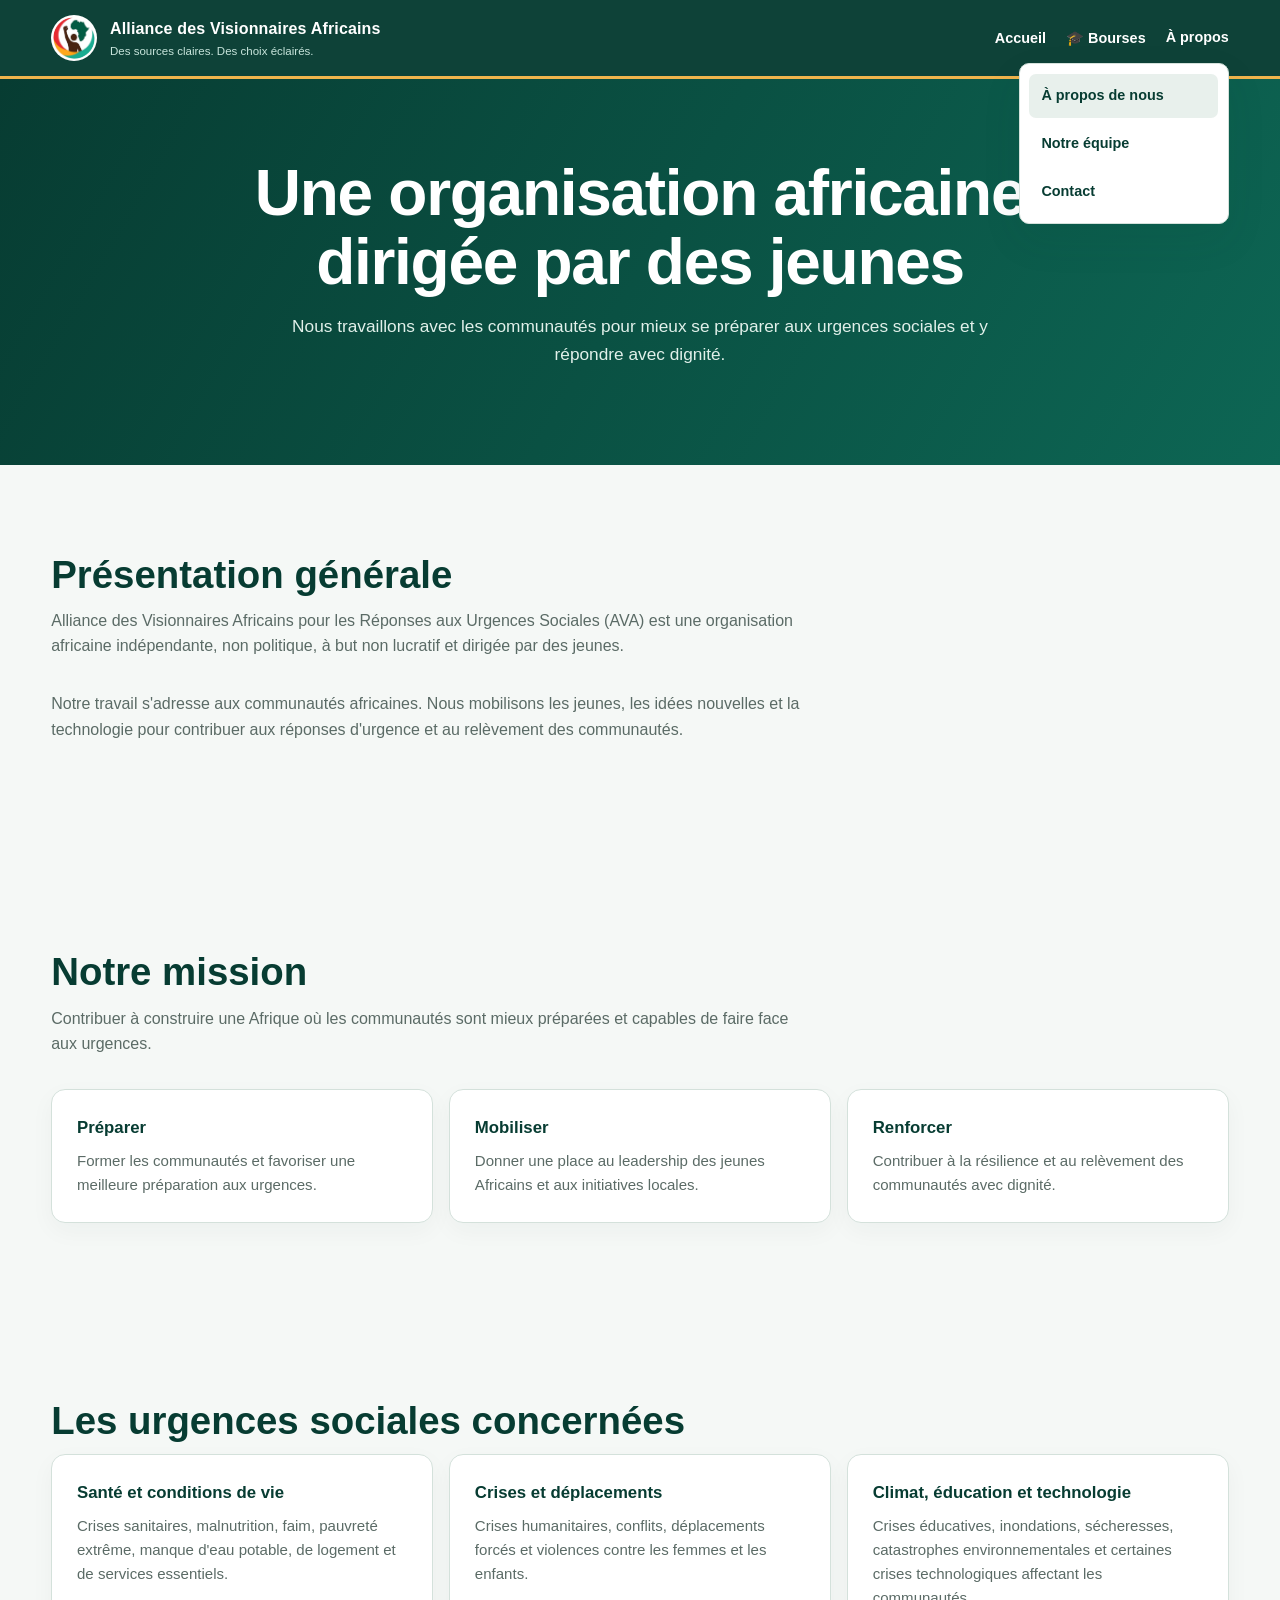
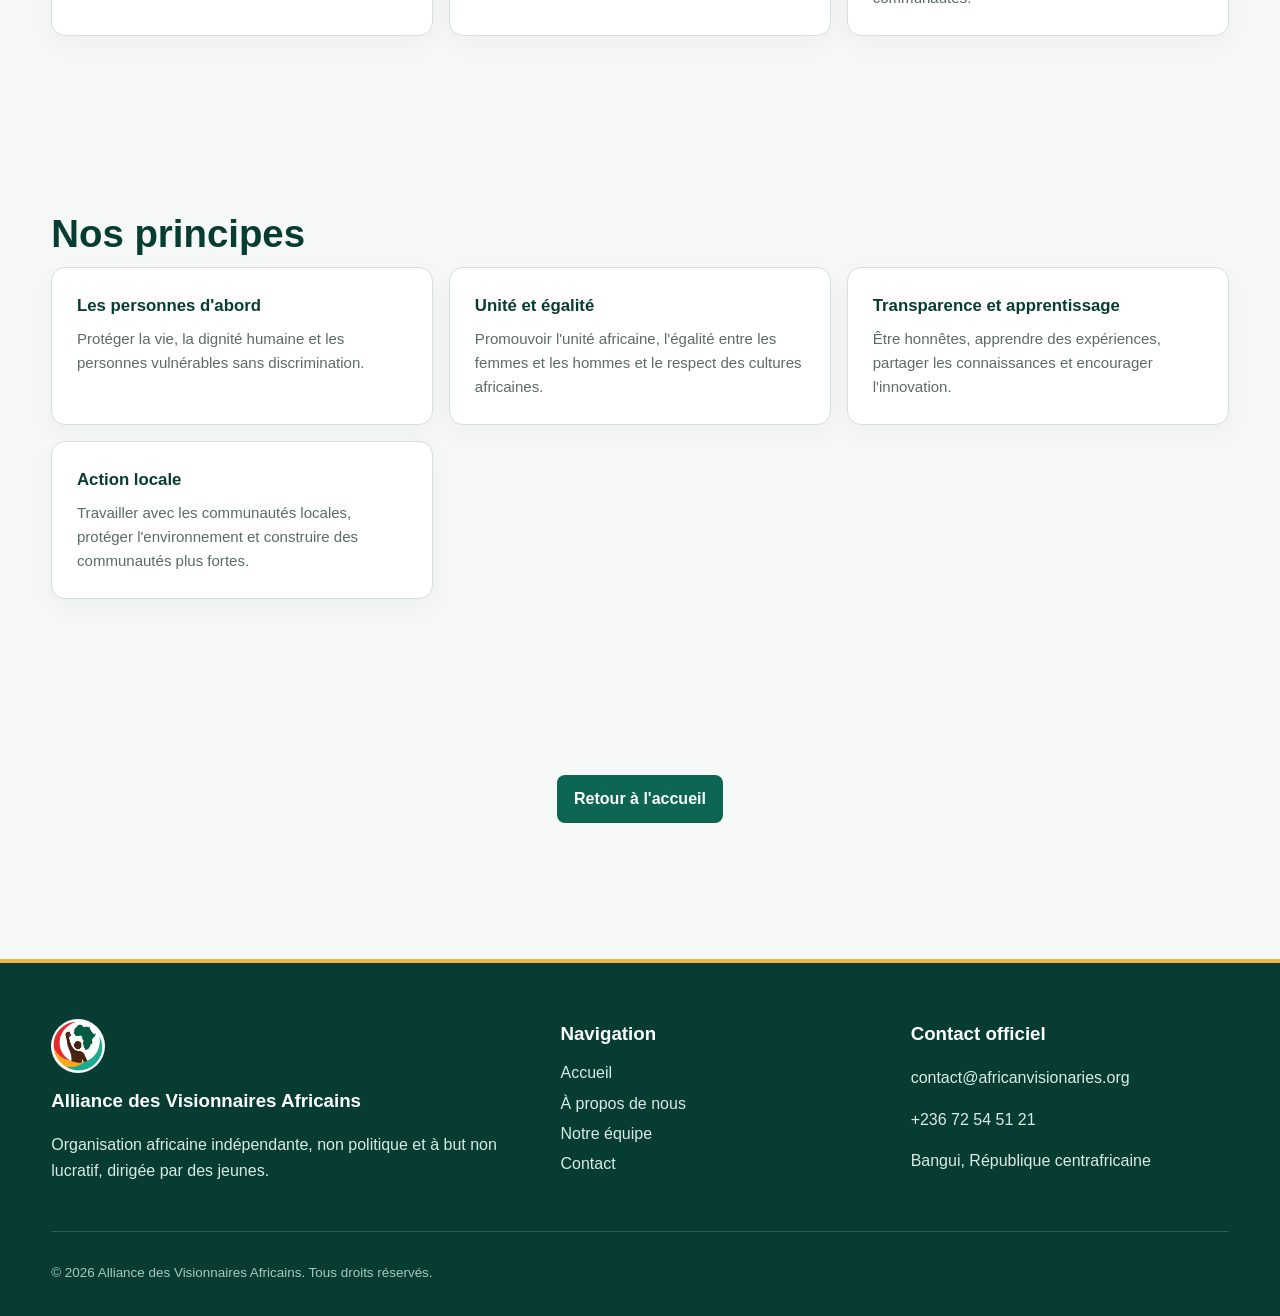
==== apropos.html @ 2ca8b199 "Premier commit : site de l'Alliance des Visionnaires Africains" ====
﻿<!DOCTYPE html>
<html lang="fr">
<head>
    <meta charset="UTF-8">
    <meta name="viewport" content="width=device-width, initial-scale=1.0">
    <title>Alliance des Visionnaires Africains | À propos</title>
    <meta name="description" content="Découvrez la mission, les principes et les engagements de l'Alliance des Visionnaires Africains pour renforcer la résilience des communautés africaines.">
    <meta name="keywords" content="Alliance des Visionnaires Africains, mission, jeunesse africaine, urgences sociales, développement communautaire">
    <meta name="author" content="Alliance des Visionnaires Africains">
    <meta name="robots" content="index, follow">
    <link rel="canonical" href="https://africanvisionaries.org/apropos.html">
    <meta property="og:type" content="website">
    <meta property="og:locale" content="fr_FR">
    <meta property="og:site_name" content="Alliance des Visionnaires Africains">
    <meta property="og:title" content="Alliance des Visionnaires Africains | À propos">
    <meta property="og:description" content="Découvrez la mission et les principes qui guident l'Alliance des Visionnaires Africains.">
    <meta property="og:image" content="https://africanvisionaries.org/images/logo.png">
    <meta name="twitter:card" content="summary">
    <meta name="twitter:title" content="Alliance des Visionnaires Africains | À propos">
    <meta name="twitter:description" content="Découvrez la mission et les principes qui guident l'Alliance des Visionnaires Africains.">
    <meta name="twitter:image" content="https://africanvisionaries.org/images/logo.png">
    <link rel="icon" href="images/logo.png" type="image/png">
    <link rel="stylesheet" href="css/style.css">
    <script src="js/script.js" defer></script>
</head>
<body>

<a class="skip-link" href="#main-content">Aller au contenu principal</a>

<!-- EN-TÊTE -->
<header>
    <div class="header-container">
        <a class="site-brand" href="index.html" aria-label="Accueil - Alliance des Visionnaires Africains">
            <img class="site-logo" src="images/logo.png" alt="Logo Alliance des Visionnaires Africains">
            <div class="site-brand-text">
                <strong>Alliance des Visionnaires Africains</strong>
                <span>Des sources claires. Des choix éclairés.</span>
            </div>
        </a>

        <button class="menu-toggle" type="button" aria-expanded="false" aria-controls="primary-navigation">Menu</button>

        <nav class="site-nav" aria-label="Navigation principale">
            <ul class="nav-list" id="primary-navigation">
                <li><a href="index.html">Accueil</a></li>
                <li><a href="bourses.html">🎓 Bourses</a></li>
                <li>
                    <button class="submenu-toggle" type="button" aria-expanded="true" aria-controls="about-menu">À propos</button>
                    <ul class="submenu is-open" id="about-menu">
                        <li><a href="apropos.html" aria-current="page">À propos de nous</a></li>
                        <li><a href="equipe.html">Notre équipe</a></li>
                        <li><a href="contact.html">Contact</a></li>
                    </ul>
                </li>
            </ul>
        </nav>
    </div>
</header>

<!-- CONTENU PRINCIPAL -->
<main id="main-content">

    <section class="hero" aria-labelledby="hero-title">
        <div class="hero-inner">
            <h1 id="hero-title">Une organisation africaine dirigée par des jeunes</h1>
            <p>Nous travaillons avec les communautés pour mieux se préparer aux urgences sociales et y répondre avec dignité.</p>
        </div>
    </section>

    <section class="section" aria-labelledby="presentation-title">
        <h2 id="presentation-title">Présentation générale</h2>
        <p>Alliance des Visionnaires Africains pour les Réponses aux Urgences Sociales (AVA) est une organisation africaine indépendante, non politique, à but non lucratif et dirigée par des jeunes.</p>
        <p>Notre travail s'adresse aux communautés africaines. Nous mobilisons les jeunes, les idées nouvelles et la technologie pour contribuer aux réponses d'urgence et au relèvement des communautés.</p>
    </section>

    <section class="section" aria-labelledby="mission-title">
        <h2 id="mission-title">Notre mission</h2>
        <p>Contribuer à construire une Afrique où les communautés sont mieux préparées et capables de faire face aux urgences.</p>
        
        <div class="category-list">
            <article class="category">
                <h3>Préparer</h3>
                <p>Former les communautés et favoriser une meilleure préparation aux urgences.</p>
            </article>
            <article class="category">
                <h3>Mobiliser</h3>
                <p>Donner une place au leadership des jeunes Africains et aux initiatives locales.</p>
            </article>
            <article class="category">
                <h3>Renforcer</h3>
                <p>Contribuer à la résilience et au relèvement des communautés avec dignité.</p>
            </article>
        </div>
    </section>

    <section class="section" aria-labelledby="emergencies-title">
        <h2 id="emergencies-title">Les urgences sociales concernées</h2>
        <div class="category-list">
            <article class="category">
                <h3>Santé et conditions de vie</h3>
                <p>Crises sanitaires, malnutrition, faim, pauvreté extrême, manque d'eau potable, de logement et de services essentiels.</p>
            </article>
            <article class="category">
                <h3>Crises et déplacements</h3>
                <p>Crises humanitaires, conflits, déplacements forcés et violences contre les femmes et les enfants.</p>
            </article>
            <article class="category">
                <h3>Climat, éducation et technologie</h3>
                <p>Crises éducatives, inondations, sécheresses, catastrophes environnementales et certaines crises technologiques affectant les communautés.</p>
            </article>
        </div>
    </section>

    <section class="section" aria-labelledby="principles-title">
        <h2 id="principles-title">Nos principes</h2>
        <div class="category-list">
            <article class="category">
                <h3>Les personnes d'abord</h3>
                <p>Protéger la vie, la dignité humaine et les personnes vulnérables sans discrimination.</p>
            </article>
            <article class="category">
                <h3>Unité et égalité</h3>
                <p>Promouvoir l'unité africaine, l'égalité entre les femmes et les hommes et le respect des cultures africaines.</p>
            </article>
            <article class="category">
                <h3>Transparence et apprentissage</h3>
                <p>Être honnêtes, apprendre des expériences, partager les connaissances et encourager l'innovation.</p>
            </article>
            <article class="category">
                <h3>Action locale</h3>
                <p>Travailler avec les communautés locales, protéger l'environnement et construire des communautés plus fortes.</p>
            </article>
        </div>
    </section>

    <section class="section center">
        <a href="index.html" class="btn">Retour à l'accueil</a>
    </section>

</main>

<!-- PIED DE PAGE -->
<footer>
    <div class="footer-container">
        <div class="footer-column">
            <img class="footer-logo" src="images/logo.png" alt="Logo Alliance des Visionnaires Africains">
            <h3>Alliance des Visionnaires Africains</h3>
            <p>Organisation africaine indépendante, non politique et à but non lucratif, dirigée par des jeunes.</p>
        </div>

        <div class="footer-column">
            <h3>Navigation</h3>
            <a href="index.html">Accueil</a>
            <a href="apropos.html" aria-current="page">À propos de nous</a>
            <a href="equipe.html">Notre équipe</a>
            <a href="contact.html">Contact</a>
        </div>

        <div class="footer-column">
            <h3>Contact officiel</h3>
            <p><a href="mailto:contact@africanvisionaries.org">contact@africanvisionaries.org</a></p>
            <p><a href="tel:+23672545121">+236 72 54 51 21</a></p>
            <p>Bangui, République centrafricaine</p>
        </div>
    </div>

    <div class="footer-bottom">
        <p>&copy; 2026 Alliance des Visionnaires Africains. Tous droits réservés.</p>
    </div>
</footer>

</body>
</html>
---- css/style.css ----
:root {
    --ink: #162622;
    --muted: #5b6b66;
    --paper: #f5f8f6;
    --surface: #e8f0ec;
    --white: #ffffff;
    --forest: #0d6654;
    --forest-deep: #073c32;
    --teal: #1b9d87;
    --gold: #f0b44c;
    --coral: #dd5c49;
    --line: #d4e1db;
    --success: #18724d;
    --max-width: 1180px;
    --radius: 14px;
    --shadow: 0 16px 40px rgba(7, 60, 50, 0.08);
}

*, *::before, *::after { box-sizing: border-box; }
html { scroll-behavior: smooth; }
body { margin: 0; background: var(--paper); color: var(--ink); font-family: "Trebuchet MS", "Segoe UI", sans-serif; font-size: 16px; line-height: 1.6; }
a { color: var(--forest); }
img { max-width: 100%; display: block; }
button, input, select, textarea { font: inherit; }
button, a { -webkit-tap-highlight-color: transparent; }
.skip-link { position: absolute; left: -9999px; top: 0; z-index: 3000; padding: .75rem 1rem; background: var(--gold); color: var(--ink); }
.skip-link:focus { left: 1rem; }

header { position: sticky; top: 0; z-index: 1000; background: rgba(7, 60, 50, .97); color: var(--white); border-bottom: 3px solid var(--gold); }
.header-container { width: min(var(--max-width), 92%); min-height: 76px; margin: auto; display: flex; align-items: center; justify-content: space-between; gap: 2rem; }
.site-brand { display: inline-flex; align-items: center; gap: .8rem; color: var(--white); text-decoration: none; min-width: 0; }
.site-logo { width: 46px; height: 46px; object-fit: contain; border-radius: 50%; background: var(--white); padding: 2px; flex: 0 0 auto; }
.site-brand-text strong, .site-brand-text span { display: block; }
.site-brand-text strong { font-size: 1rem; letter-spacing: .01em; }
.site-brand-text span { color: #c8e5dc; font-size: .72rem; }
.site-nav { display: flex; align-items: center; }
.nav-list { display: flex; align-items: center; gap: 1.25rem; list-style: none; margin: 0; padding: 0; }
.nav-list > li { position: relative; }
.nav-list a, .submenu-toggle { color: var(--white); background: transparent; border: 0; text-decoration: none; cursor: pointer; font-weight: 700; font-size: .9rem; padding: .4rem 0; }
.nav-list a:hover, .nav-list a[aria-current="page"], .submenu-toggle:hover { color: var(--gold); }
.submenu { position: absolute; top: calc(100% + .45rem); right: 0; display: none; min-width: 210px; margin: 0; padding: .6rem; list-style: none; background: var(--white); border: 1px solid var(--line); border-radius: 10px; box-shadow: var(--shadow); }
.submenu.is-open { display: grid; gap: .25rem; }
.submenu a { display: block; padding: .65rem .75rem; color: var(--forest-deep); border-radius: 7px; white-space: nowrap; }
.submenu a:hover, .submenu a[aria-current="page"] { background: var(--surface); color: var(--forest-deep); }
.menu-toggle { display: none; border: 1px solid rgba(255,255,255,.35); border-radius: 8px; background: transparent; color: var(--white); padding: .5rem .7rem; cursor: pointer; }

.hero { background: linear-gradient(120deg, var(--forest-deep), var(--forest)); color: var(--white); padding: 5rem 0 6rem; }
.hero-inner { width: min(820px, 92%); margin: auto; text-align: center; }
.hero h1 { max-width: 780px; margin: 0 auto 1rem; font-size: clamp(2.15rem, 5vw, 4rem); line-height: 1.08; letter-spacing: -.02em; }
.hero h2 { margin-top: 0; }
.hero p { max-width: 700px; margin: auto; color: #e1f0ea; font-size: 1.08rem; }
.eyebrow { margin-bottom: 1rem !important; color: var(--gold) !important; font-size: .78rem !important; font-weight: 900; letter-spacing: .13em; }
.hero-search { display: flex; max-width: 720px; margin: 2rem auto 1rem; padding: .35rem; gap: .35rem; background: var(--white); border-radius: 10px; }
.hero-search input { min-width: 0; flex: 1; border: 0; outline: 0; padding: .8rem; color: var(--ink); }
.hero-actions { display: flex; justify-content: center; gap: .75rem; margin-top: 1rem; }
.btn-ghost { background: transparent; border-color: rgba(255,255,255,.45); color: var(--white); }
.section-action { margin-top: 2rem !important; }
.cta-panel { background: var(--forest-deep); color: var(--white); }
.cta-panel h2 { color: var(--white); }
.cta-panel p { color: #d8ebe4; }
.scholarship-eyebrow { margin-bottom: .7rem !important; color: var(--teal) !important; }
.opportunity-card { max-width: 860px; padding: 1.5rem; background: var(--white); border: 1px solid var(--line); border-radius: var(--radius); box-shadow: var(--shadow); transition: transform .2s ease, box-shadow .2s ease; }
.opportunity-card:hover { transform: translateY(-3px); box-shadow: 0 20px 44px rgba(7, 60, 50, .12); }
.opportunity-card-header { display: flex; align-items: flex-start; justify-content: space-between; gap: 1rem; }
.opportunity-country { margin: 0 0 .35rem !important; color: var(--forest); font-size: .78rem !important; font-weight: 900; letter-spacing: .08em; text-transform: uppercase; }
.opportunity-card h3 { margin: 0; color: var(--forest-deep); font-size: clamp(1.35rem, 3vw, 1.9rem); line-height: 1.15; }
.opportunity-status { flex: 0 0 auto; padding: .35rem .65rem; border-radius: 999px; background: var(--surface); color: var(--forest-deep); font-size: .75rem; font-weight: 900; }
.opportunity-description { max-width: 720px; margin: 1rem 0 1.25rem !important; }
.opportunity-facts { display: grid; grid-template-columns: repeat(2, minmax(0, 1fr)); gap: .7rem; margin: 0; }
.opportunity-facts div { padding: .75rem; background: var(--paper); border: 1px solid var(--line); border-radius: 9px; }
.opportunity-facts dt { color: var(--forest-deep); font-size: .78rem; font-weight: 900; }
.opportunity-facts dd { margin: .2rem 0 0; color: var(--muted); font-size: .88rem; line-height: 1.4; }
.opportunity-card-actions { display: flex; flex-wrap: wrap; gap: .65rem; margin-top: 1.25rem; }
.opportunity-support { margin-top: 1.35rem; padding: 1rem; background: #fff8e5; border: 1px solid #eed28a; border-radius: 10px; }
.opportunity-support h4 { margin: 0 0 .25rem; color: var(--forest-deep); }
.opportunity-support p { margin: 0 0 .75rem; color: var(--muted); font-size: .9rem; }
.opportunity-contact-actions { display: flex; flex-wrap: wrap; gap: .6rem; }
.opportunity-contact-actions a { display: inline-flex; align-items: center; min-height: 42px; padding: .55rem .8rem; border-radius: 8px; background: var(--forest); color: var(--white); font-size: .86rem; font-weight: 800; text-decoration: none; }
.opportunity-contact-actions a:hover { background: var(--forest-deep); }
.scholarships-page-intro { padding-bottom: 1rem; }
.scholarship-grid { display: grid; grid-template-columns: repeat(4, minmax(0, 1fr)); gap: 1rem; }
.scholarship-card { display: flex; min-width: 0; flex-direction: column; overflow: hidden; background: var(--white); border: 1px solid var(--line); border-radius: var(--radius); box-shadow: 0 8px 24px rgba(7,60,50,.05); transition: transform .2s ease, box-shadow .2s ease, border-color .2s ease; }
.scholarship-card:hover { transform: translateY(-3px); border-color: var(--teal); box-shadow: var(--shadow); }
.scholarship-card-image-wrap { position: relative; aspect-ratio: 16 / 9; overflow: hidden; background: var(--surface); }
.scholarship-card-image { width: 100%; height: 100%; object-fit: cover; transition: transform .35s ease; }
.scholarship-card:hover .scholarship-card-image { transform: scale(1.03); }
.scholarship-image-country { position: absolute; top: .6rem; right: .65rem; display: inline-flex; align-items: center; justify-content: center; width: 2.25rem; height: 2.25rem; border: 2px solid var(--white); border-radius: 50%; background: rgba(7,60,50,.82); font-size: 1.2rem; box-shadow: 0 4px 12px rgba(0,0,0,.18); }
.scholarship-card-header { position: static; z-index: auto; display: flex; align-items: flex-start; justify-content: space-between; gap: .75rem; padding: 1.1rem 1.15rem .9rem; background: var(--white); color: var(--ink); border-bottom: 1px solid var(--line); }
.scholarship-country { display: inline-flex; align-items: center; gap: .55rem; margin: 0 0 .7rem; color: var(--forest-deep); font-size: .82rem; font-weight: 900; letter-spacing: .08em; text-transform: uppercase; }
.scholarship-flag { display: inline-flex; align-items: center; justify-content: center; width: 2rem; height: 2rem; border: 1px solid #e6c6c6; border-radius: 50%; background: #fff5f5; font-size: 1.15rem; }
.scholarship-card h2 { display: -webkit-box; overflow: hidden; margin: 0; color: var(--forest-deep); font-size: 1.08rem; line-height: 1.3; -webkit-box-orient: vertical; -webkit-line-clamp: 2; }
.scholarship-year { flex: 0 0 auto; padding: .3rem .5rem; border-radius: 999px; background: var(--surface); color: var(--forest-deep); font-size: .7rem; font-weight: 900; }
.scholarship-card-summary { min-height: 2.8em; margin: 0 1.15rem 1rem; color: var(--muted); font-size: .82rem; line-height: 1.45; }
.scholarship-card-facts { display: grid; gap: .45rem; margin: 0 1.15rem; }
.scholarship-card-facts div { display: grid; grid-template-columns: 1fr 1.2fr; gap: .5rem; padding: .5rem .6rem; background: var(--paper); border: 1px solid var(--line); border-radius: 8px; }
.scholarship-card-facts dt { color: var(--forest-deep); font-size: .74rem; font-weight: 900; }
.scholarship-card-facts dd { margin: 0; color: var(--muted); font-size: .74rem; line-height: 1.35; text-align: right; }
.scholarship-card-action { width: calc(100% - 2.3rem); margin: 1rem 1.15rem 0; }
.scholarship-card-support { margin: 1rem 1.15rem 1.15rem; padding-top: .8rem; border-top: 1px solid var(--line); color: var(--muted); font-size: .74rem; }
.scholarship-card-support p { margin: 0 0 .55rem; }
.scholarship-card-contact { display: flex; flex-wrap: wrap; gap: .45rem; }
.scholarship-card-contact a { padding: .35rem .5rem; border-radius: 6px; background: var(--surface); color: var(--forest-deep); font-size: .75rem; font-weight: 800; text-decoration: none; }
.scholarship-card-contact a:hover { background: var(--teal); color: var(--white); }
.visually-hidden { position: absolute; width: 1px; height: 1px; padding: 0; margin: -1px; overflow: hidden; clip: rect(0, 0, 0, 0); white-space: nowrap; border: 0; }
.hero-button, .btn, .btn-apply, .btn-details { display: inline-flex; align-items: center; justify-content: center; min-height: 44px; padding: .65rem 1rem; border-radius: 8px; border: 1px solid transparent; text-align: center; text-decoration: none; font-weight: 800; cursor: pointer; }
.hero-button { background: var(--gold); color: var(--ink); }
.hero-button:hover, .btn-apply:hover { background: #ffd27b; }
.btn { background: var(--forest); color: var(--white); }
.btn:hover { background: var(--forest-deep); }
.center { text-align: center; }

.section { width: min(var(--max-width), 92%); margin: 0 auto; padding: 5.5rem 0; }
.section > h2, .section > p { max-width: 760px; }
.section > h2 { margin: 0 0 .7rem; color: var(--forest-deep); font-size: clamp(1.7rem, 3vw, 2.4rem); line-height: 1.15; }
.section > p { margin: 0 0 2rem; color: var(--muted); }
.categories { background: transparent; }
.category-list { display: grid; grid-template-columns: repeat(3, 1fr); gap: 1rem; }
.category { display: block; padding: 1.55rem; background: var(--white); color: inherit; border: 1px solid var(--line); border-radius: var(--radius); box-shadow: 0 8px 24px rgba(7,60,50,.04); text-decoration: none; }
.category:hover { border-color: var(--teal); transform: translateY(-2px); }
.category h3 { margin: 0 0 .45rem; color: var(--forest-deep); font-size: 1.05rem; }
.category p { margin: 0; color: var(--muted); font-size: .94rem; }

.search-box { max-width: 760px; }
.search-box input, .search-box textarea { width: 100%; border: 1px solid var(--line); border-radius: 8px; padding: .7rem .8rem; background: var(--paper); color: var(--ink); }
.search-box form { display: grid; gap: 1.15rem; padding: 1.75rem; background: var(--white); border: 1px solid var(--line); border-radius: var(--radius); box-shadow: var(--shadow); }
.search-box label { display: block; margin-bottom: .35rem; color: var(--forest-deep); font-weight: 800; }
.form-field { display: grid; gap: .35rem; }
.team-activity-grid { margin-top: 2rem; }
.image-category { padding: 0; overflow: hidden; }
.category-image { height: 220px; background: var(--surface); }
.category-image img { width: 100%; height: 100%; object-fit: cover; }
.category-copy { padding: 1.35rem; }
.team-introduction-inner { width: min(var(--max-width), 92%); margin: 2rem auto 1rem; }
.team-introduction-inner h2 { margin-bottom: .5rem; color: var(--forest-deep); font-size: 1.8rem; }
.team-section { width: min(1440px, 96%); margin: 0 auto; padding: 1rem 0 4rem; }
.team-grid { display: grid; grid-template-columns: repeat(6, minmax(0, 1fr)); gap: 2px; background: var(--white); }
.team-member { position: relative; aspect-ratio: 1 / 1.08; overflow: hidden; background: #dfe5e2; }
.member-photo { width: 100%; height: 100%; object-fit: cover; object-position: center; display: block; }
.member-overlay { position: absolute; right: 0; bottom: 0; left: 0; padding: 4.5rem .7rem .65rem; color: var(--white); background: linear-gradient(transparent, rgba(0, 0, 0, .88)); }
.member-overlay h3 { margin: 0; color: var(--white); font-size: clamp(.78rem, 1.15vw, 1.05rem); line-height: 1.2; }
.member-overlay p, .member-overlay span { display: block; margin: .22rem 0 0; color: var(--white); font-size: clamp(.62rem, .85vw, .8rem); line-height: 1.25; }
.member-overlay span { opacity: .9; }
.linkedin-link { position: absolute; top: .55rem; right: .6rem; z-index: 1; display: inline-flex; align-items: center; justify-content: center; width: 1.45rem; height: 1.45rem; color: var(--white); font-size: .95rem; font-weight: 900; text-decoration: none; }
.linkedin-link:hover, .linkedin-link:focus-visible { color: var(--gold); }
.team-member:hover .member-photo { transform: scale(1.03); transition: transform .35s ease; }
footer { margin-top: 3rem; padding: 3.5rem 0 1.2rem; background: var(--forest-deep); color: #d8ebe4; border-top: 4px solid var(--gold); }
.footer-container { width: min(var(--max-width), 92%); margin: auto; display: grid; grid-template-columns: 1.5fr 1fr 1fr; gap: 2rem; }
.footer-column h3 { margin: 0 0 .7rem; color: var(--white); }
.footer-column a { display: block; width: fit-content; margin: .3rem 0; color: #d8ebe4; text-decoration: none; }
.footer-column a:hover { color: var(--gold); }
.footer-logo { width: 54px; height: 54px; margin-bottom: .8rem; padding: 2px; border-radius: 50%; background: var(--white); }
.footer-bottom { width: min(var(--max-width), 92%); margin: 2rem auto 0; padding-top: 1rem; border-top: 1px solid rgba(255,255,255,.15); color: #a9c8bd; font-size: .84rem; }

@media (max-width: 900px) {
    .menu-toggle { display: inline-flex; }
    .site-nav { position: absolute; left: 4%; right: 4%; top: 76px; display: none; padding: .8rem; background: var(--forest-deep); border: 1px solid rgba(255,255,255,.18); border-radius: 0 0 12px 12px; }
    .site-nav.is-open { display: block; }
    .nav-list { display: grid; gap: .2rem; }
    .nav-list a, .submenu-toggle { display: block; width: 100%; padding: .7rem; text-align: left; }
    .submenu { position: static; min-width: 0; margin: .15rem 0 0; border: 0; box-shadow: none; background: rgba(255,255,255,.06); transform: none; }
    .submenu a { color: var(--white); }
    .team-grid { grid-template-columns: repeat(3, minmax(0, 1fr)); }
    .scholarship-grid { grid-template-columns: repeat(2, minmax(0, 1fr)); }
}
@media (max-width: 620px) {
    .header-container { min-height: 68px; }
    .site-brand-text span { display: none; }
    .hero { padding: 3.8rem 0 4.7rem; }
    .hero h1 { font-size: 2.25rem; }
    .hero-search, .hero-actions { flex-direction: column; }
    .hero-search button, .hero-actions a { width: 100%; }
    .section { padding: 4rem 0; }
    .category-list, .footer-container { grid-template-columns: 1fr; }
    .opportunity-card-header { flex-direction: column; }
    .opportunity-facts { grid-template-columns: 1fr; }
    .opportunity-card-actions, .opportunity-contact-actions { flex-direction: column; }
    .opportunity-card-actions a, .opportunity-contact-actions a { width: 100%; }
    .scholarship-grid { grid-template-columns: 1fr; }
    .team-grid { grid-template-columns: repeat(2, minmax(0, 1fr)); }
    .team-section { width: 100%; }
}
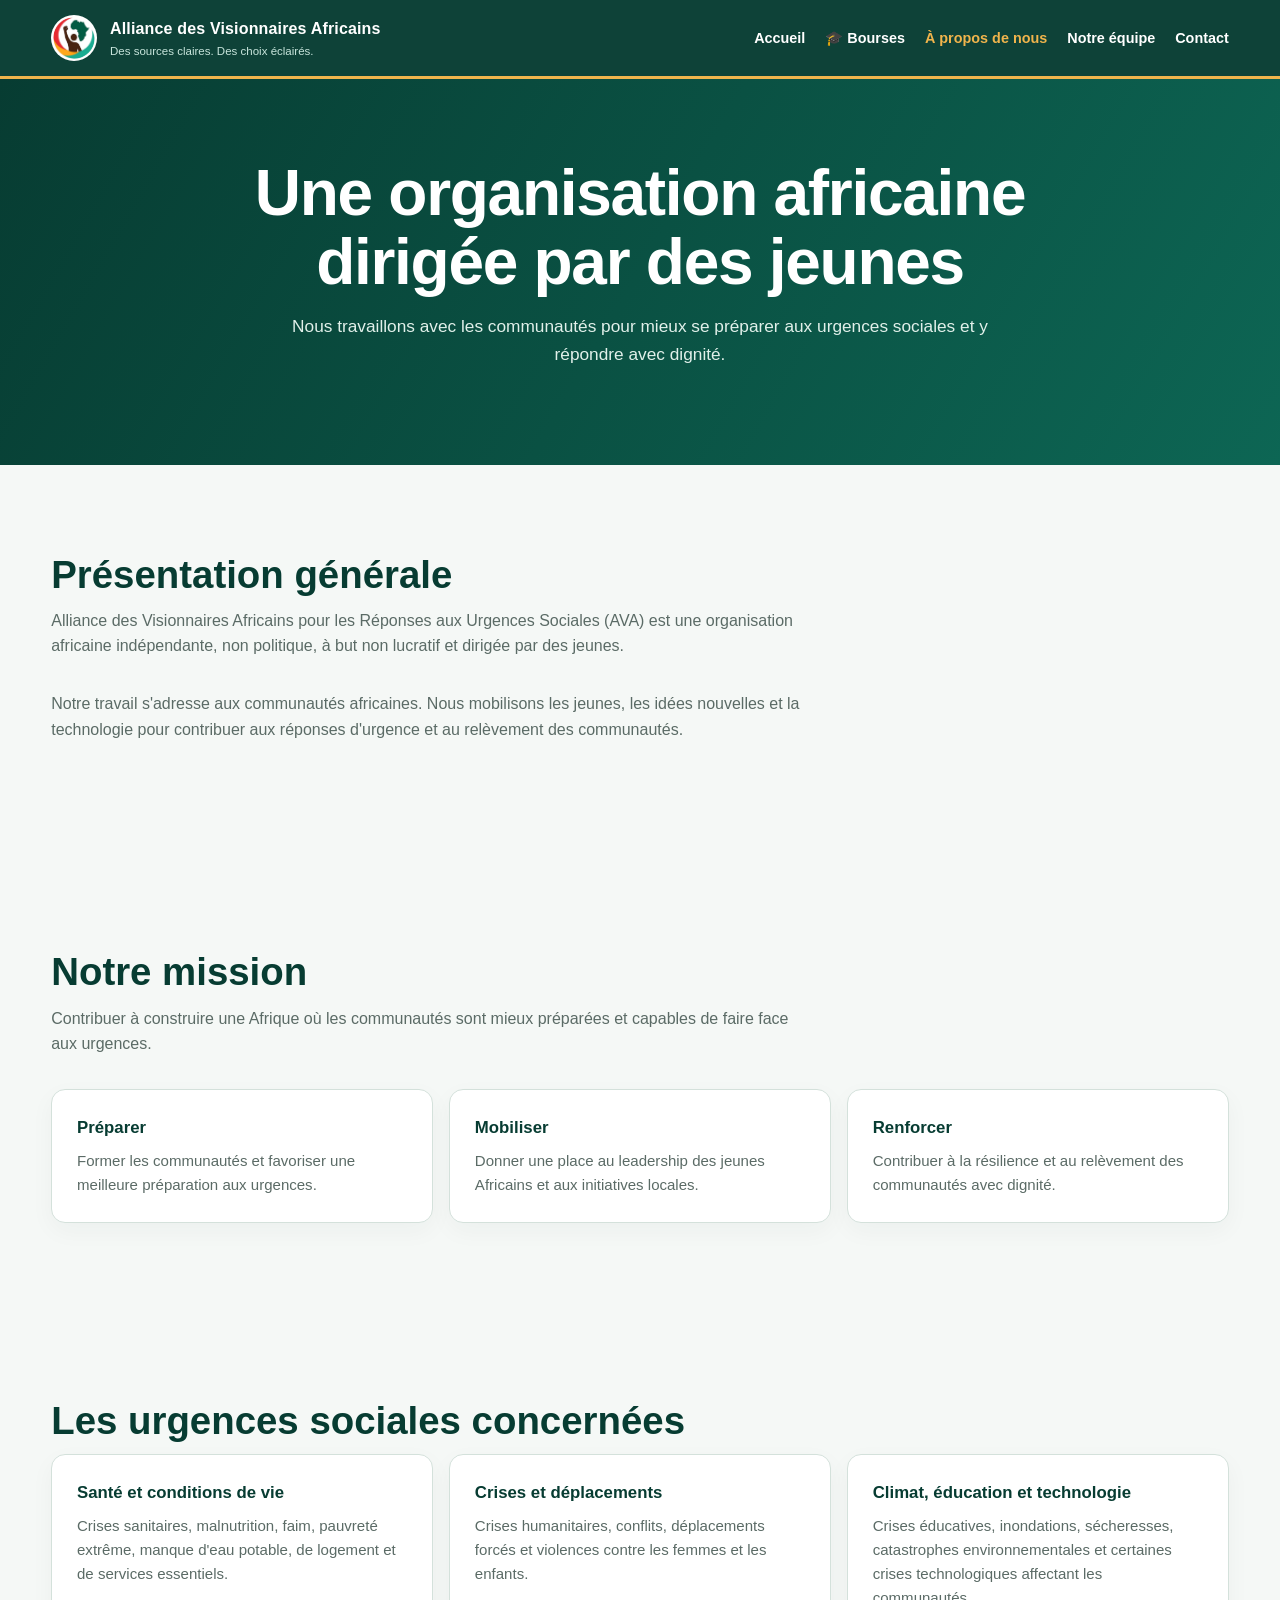
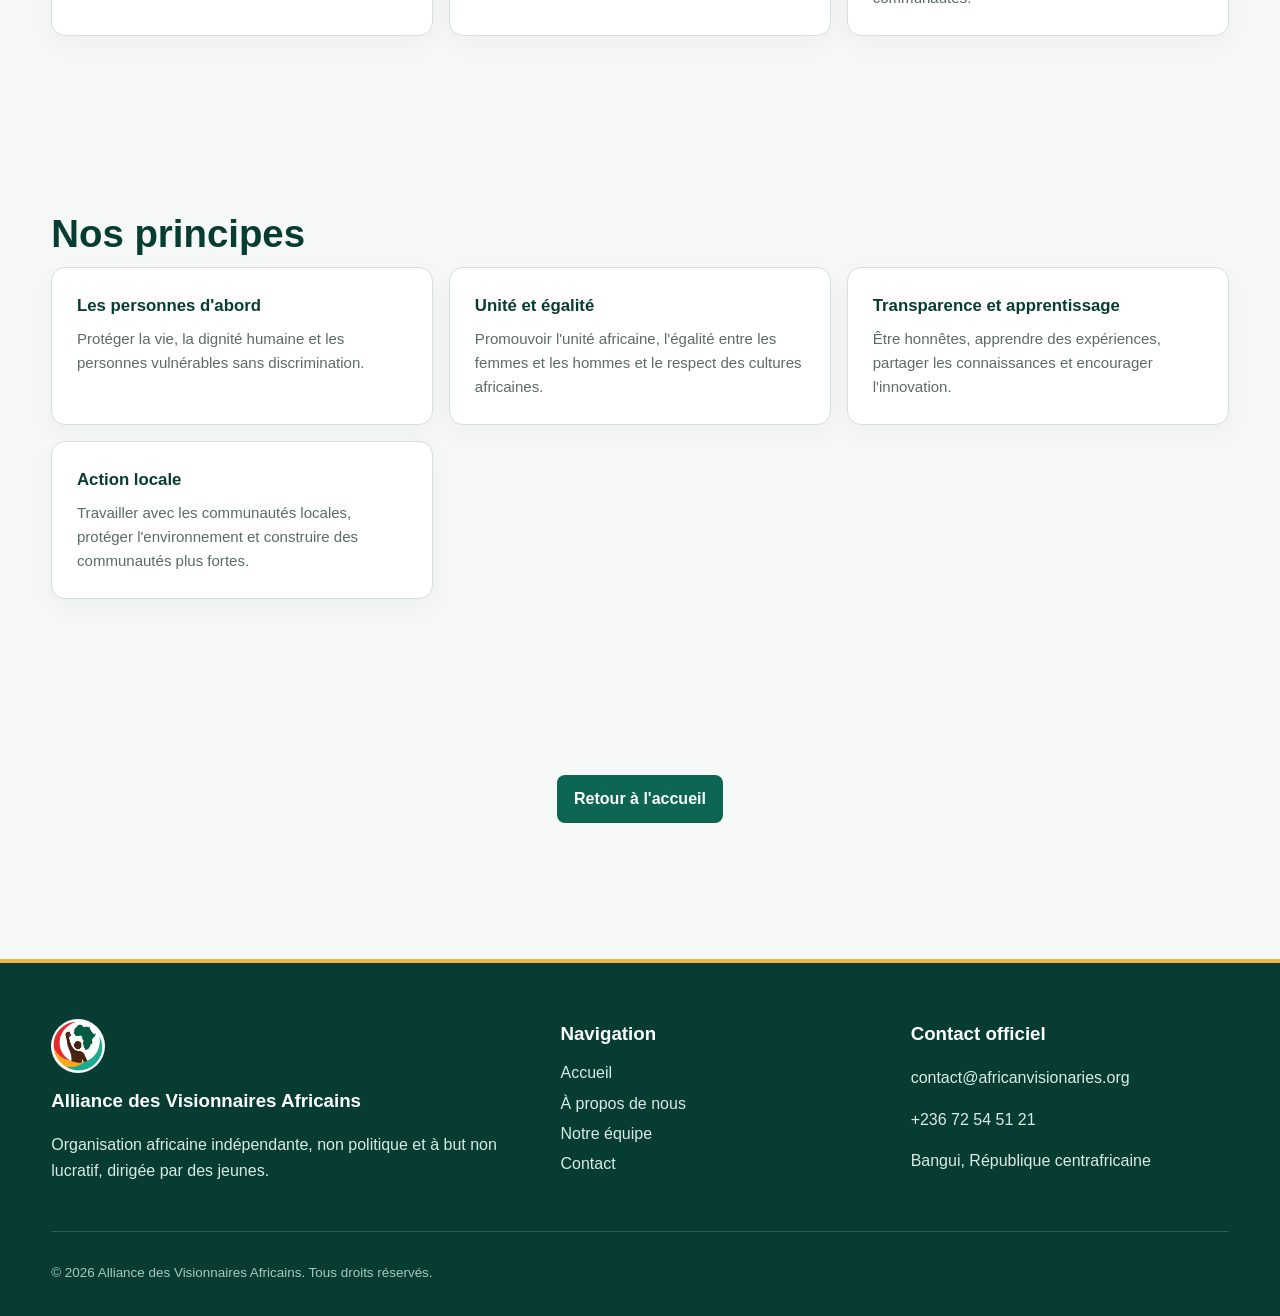
==== commit 6011df01: "Mise à jour du menu de navigation" ====
--- a/apropos.html
+++ b/apropos.html
@@ -44,14 +44,9 @@
             <ul class="nav-list" id="primary-navigation">
                 <li><a href="index.html">Accueil</a></li>
                 <li><a href="bourses.html">🎓 Bourses</a></li>
-                <li>
-                    <button class="submenu-toggle" type="button" aria-expanded="true" aria-controls="about-menu">À propos</button>
-                    <ul class="submenu is-open" id="about-menu">
-                        <li><a href="apropos.html" aria-current="page">À propos de nous</a></li>
-                        <li><a href="equipe.html">Notre équipe</a></li>
-                        <li><a href="contact.html">Contact</a></li>
-                    </ul>
-                </li>
+                <li><a href="apropos.html" aria-current="page">À propos de nous</a></li>
+                <li><a href="equipe.html">Notre équipe</a></li>
+                <li><a href="contact.html">Contact</a></li>
             </ul>
         </nav>
     </div>
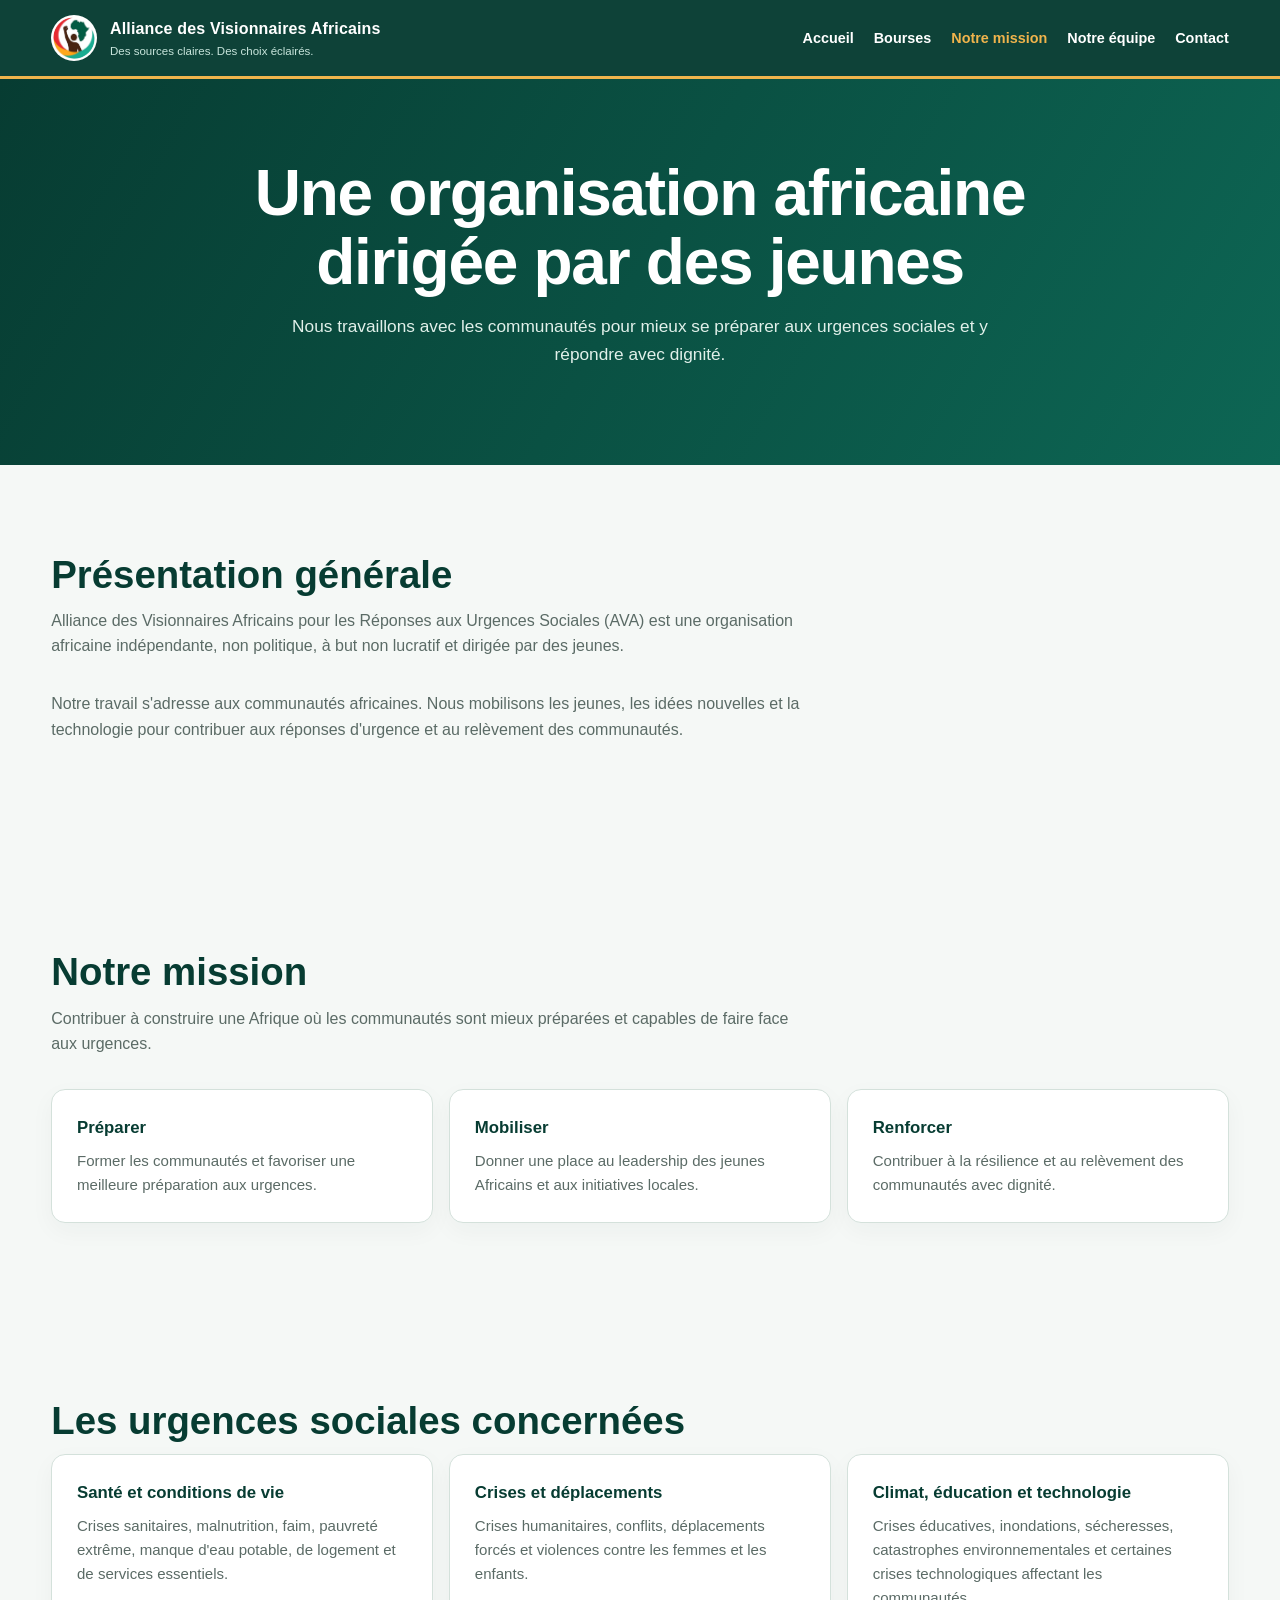
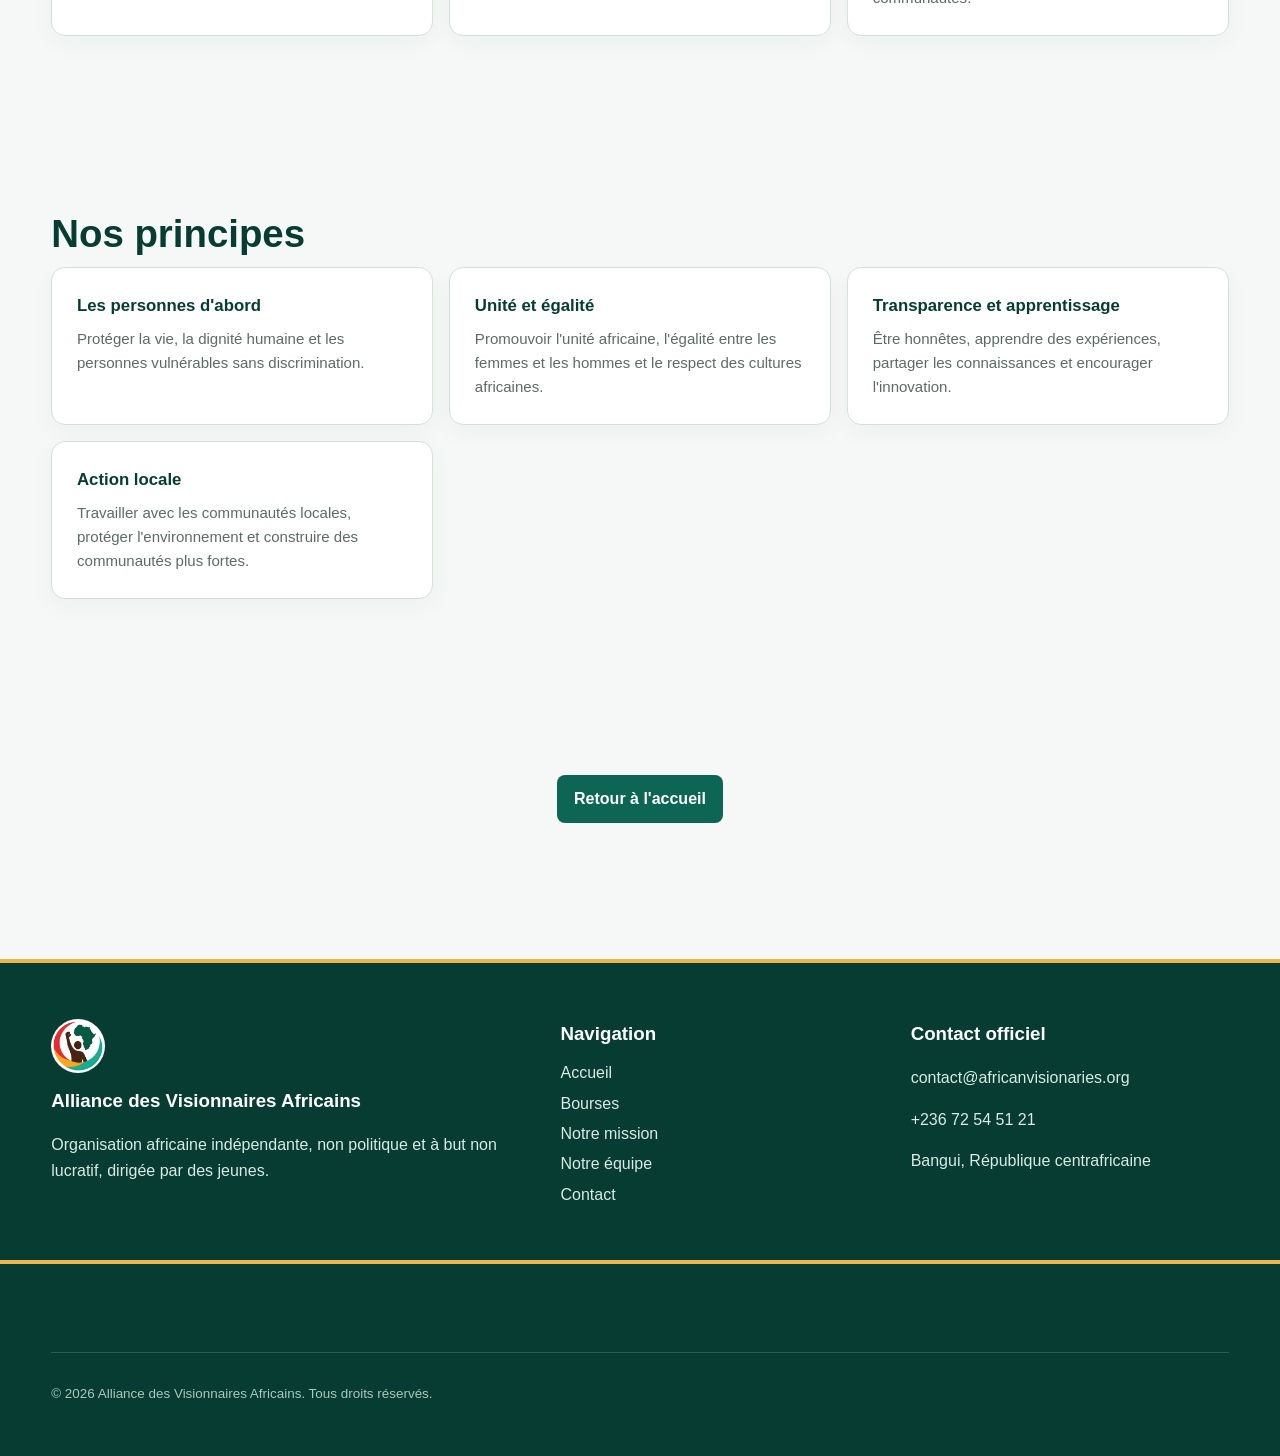
==== commit 60d9a5eb: "Suppression du menu deroulant et mise a jour des menus principaux" ====
--- a/apropos.html
+++ b/apropos.html
@@ -43,8 +43,8 @@
         <nav class="site-nav" aria-label="Navigation principale">
             <ul class="nav-list" id="primary-navigation">
                 <li><a href="index.html">Accueil</a></li>
-                <li><a href="bourses.html">🎓 Bourses</a></li>
-                <li><a href="apropos.html" aria-current="page">À propos de nous</a></li>
+                <li><a href="bourses.html">Bourses</a></li>
+                <li><a href="apropos.html" aria-current="page">Notre mission</a></li>
                 <li><a href="equipe.html">Notre équipe</a></li>
                 <li><a href="contact.html">Contact</a></li>
             </ul>
@@ -146,7 +146,8 @@
         <div class="footer-column">
             <h3>Navigation</h3>
             <a href="index.html">Accueil</a>
-            <a href="apropos.html" aria-current="page">À propos de nous</a>
+            <a href="bourses.html">Bourses</a>
+            <a href="apropos.html" aria-current="page">Notre mission</a>
             <a href="equipe.html">Notre équipe</a>
             <a href="contact.html">Contact</a>
         </div>
@@ -159,9 +160,11 @@
         </div>
     </div>
 
-    <div class="footer-bottom">
-        <p>&copy; 2026 Alliance des Visionnaires Africains. Tous droits réservés.</p>
-    </div>
+    <footer>
+        <div class="footer-bottom">
+            <p>&copy; 2026 Alliance des Visionnaires Africains. Tous droits réservés.</p>
+        </div>
+    </footer>
 </footer>
 
 </body>
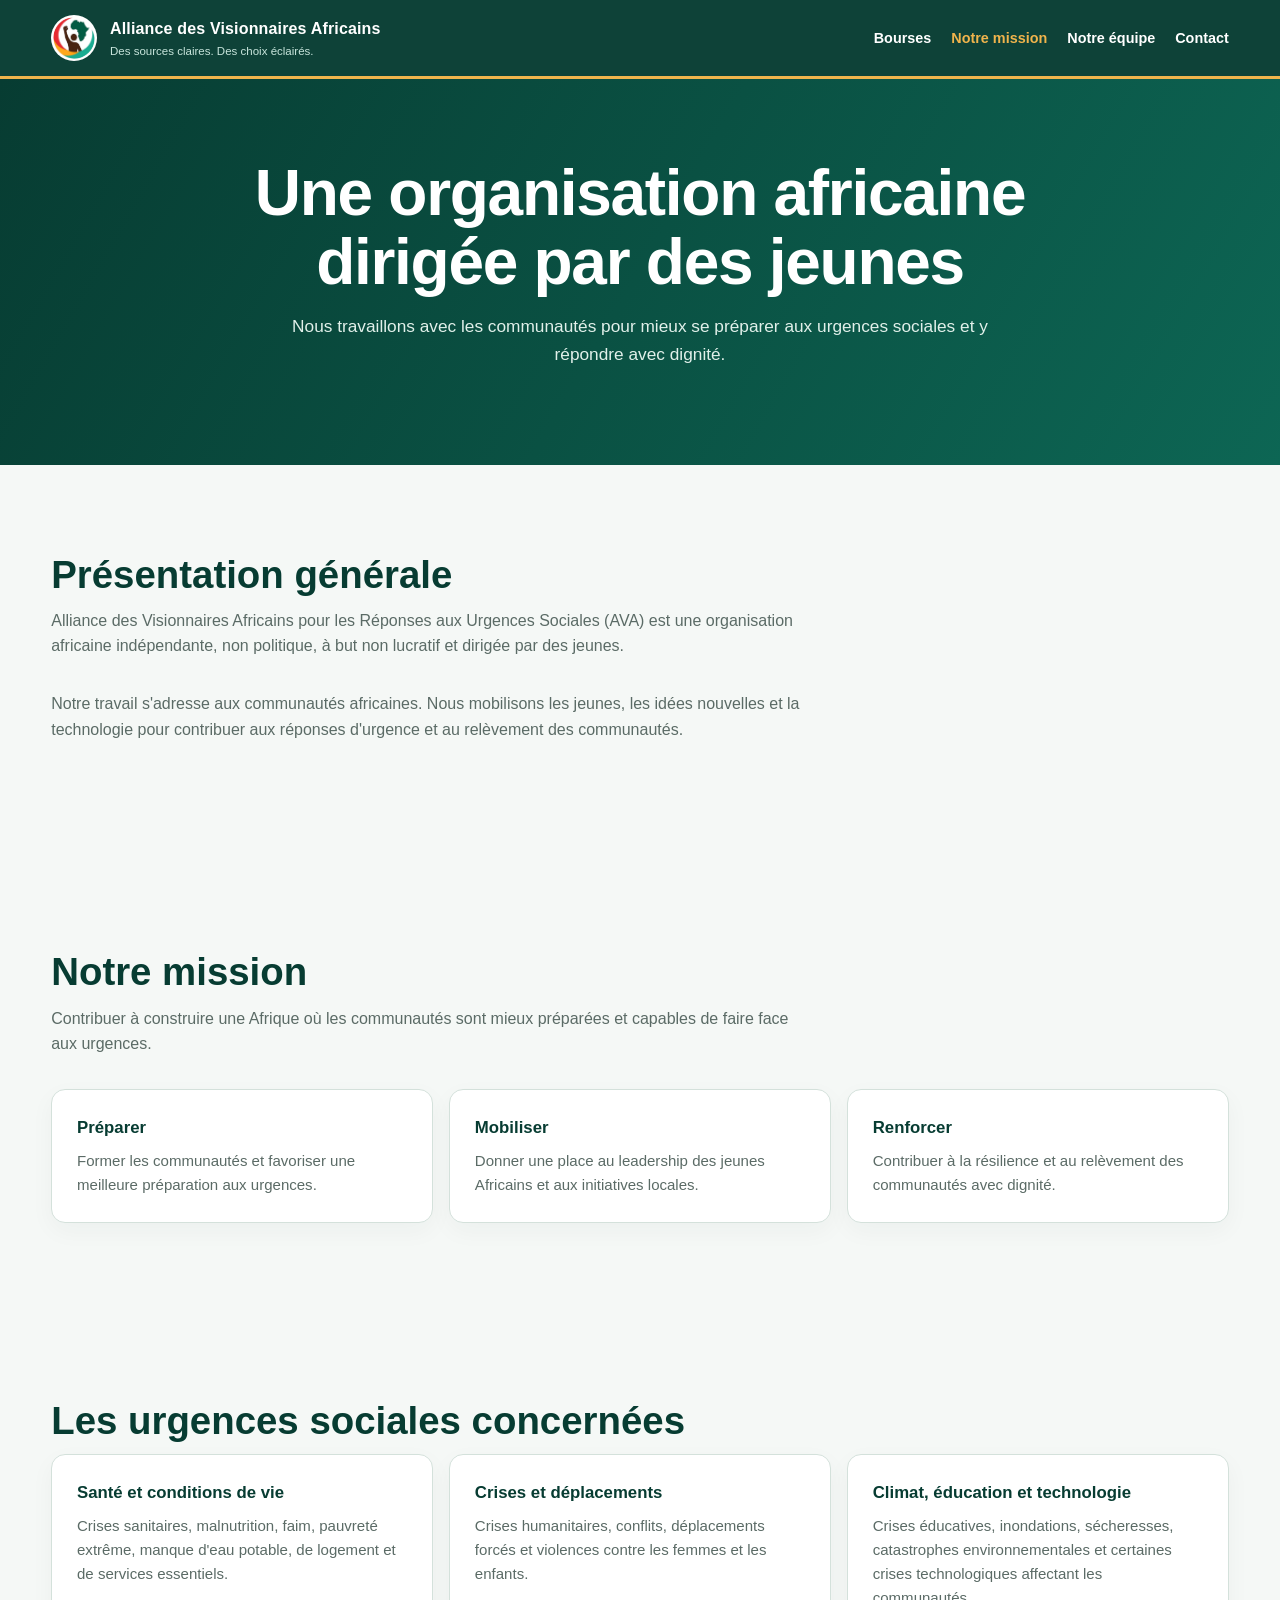
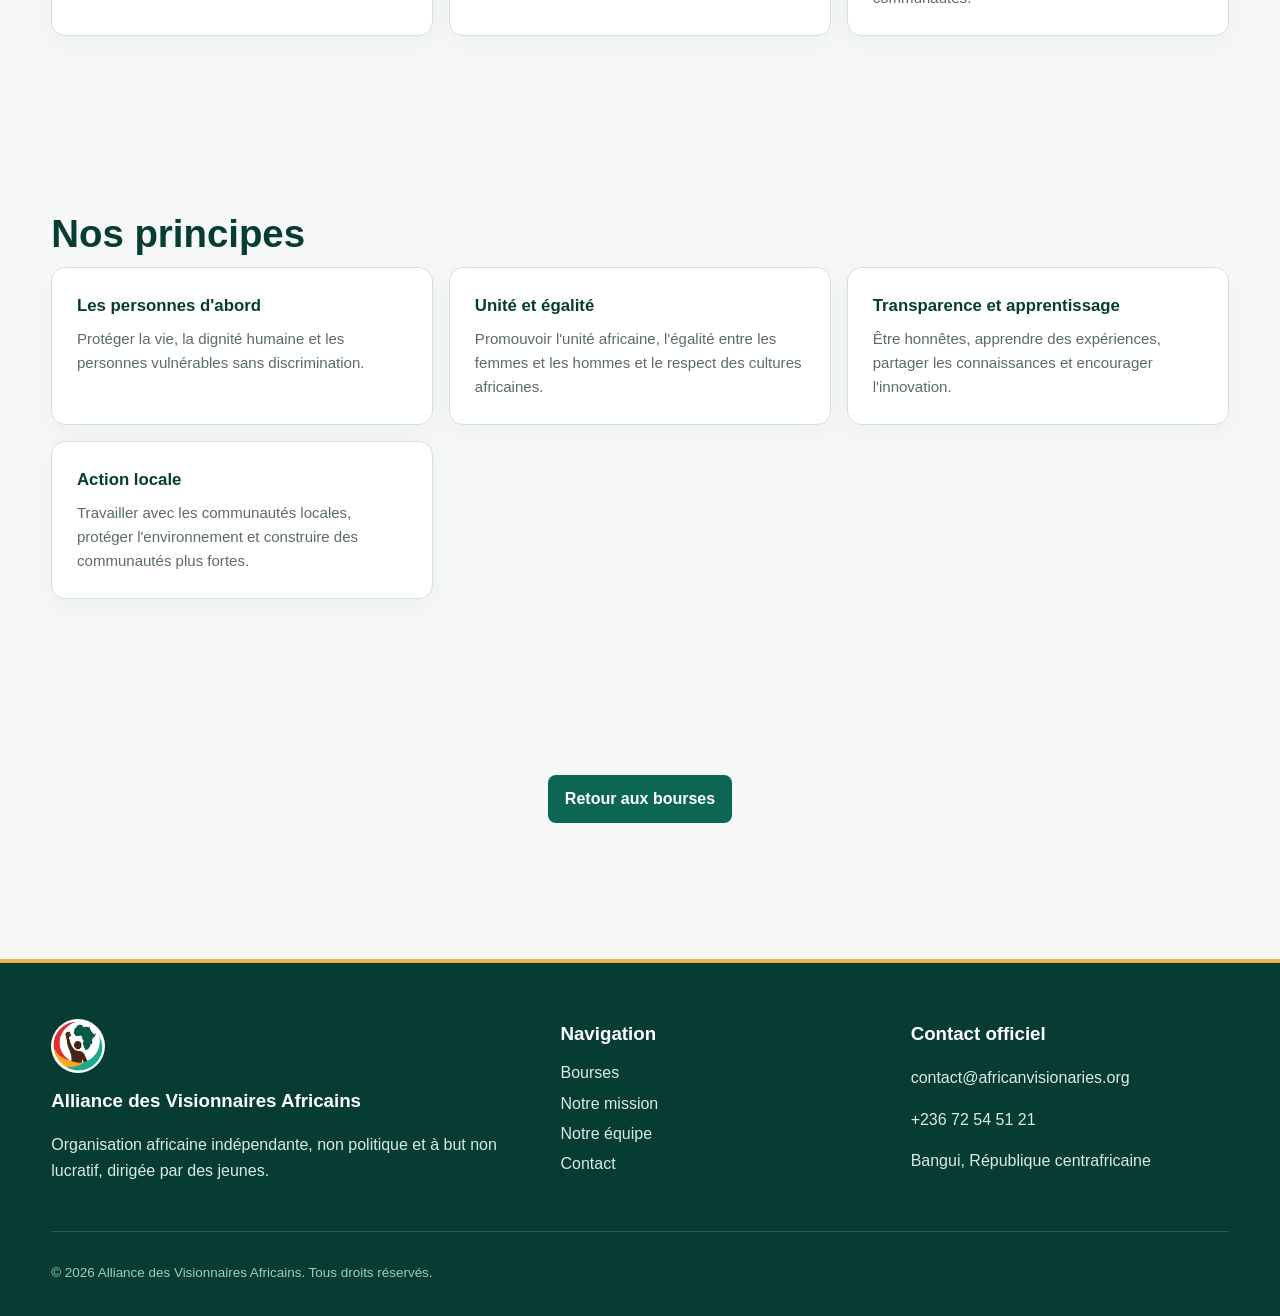
==== commit 372f4aaf: "Suppression de l'accueil, restructuration des menus vers bourses" ====
--- a/apropos.html
+++ b/apropos.html
@@ -30,7 +30,7 @@
 <!-- EN-TÊTE -->
 <header>
     <div class="header-container">
-        <a class="site-brand" href="index.html" aria-label="Accueil - Alliance des Visionnaires Africains">
+        <a class="site-brand" href="bourses.html" aria-label="Accueil - Alliance des Visionnaires Africains">
             <img class="site-logo" src="images/logo.png" alt="Logo Alliance des Visionnaires Africains">
             <div class="site-brand-text">
                 <strong>Alliance des Visionnaires Africains</strong>
@@ -42,7 +42,6 @@
 
         <nav class="site-nav" aria-label="Navigation principale">
             <ul class="nav-list" id="primary-navigation">
-                <li><a href="index.html">Accueil</a></li>
                 <li><a href="bourses.html">Bourses</a></li>
                 <li><a href="apropos.html" aria-current="page">Notre mission</a></li>
                 <li><a href="equipe.html">Notre équipe</a></li>
@@ -129,7 +128,7 @@
     </section>
 
     <section class="section center">
-        <a href="index.html" class="btn">Retour à l'accueil</a>
+        <a href="bourses.html" class="btn">Retour aux bourses</a>
     </section>
 
 </main>
@@ -145,7 +144,6 @@
 
         <div class="footer-column">
             <h3>Navigation</h3>
-            <a href="index.html">Accueil</a>
             <a href="bourses.html">Bourses</a>
             <a href="apropos.html" aria-current="page">Notre mission</a>
             <a href="equipe.html">Notre équipe</a>
@@ -160,11 +158,9 @@
         </div>
     </div>
 
-    <footer>
-        <div class="footer-bottom">
-            <p>&copy; 2026 Alliance des Visionnaires Africains. Tous droits réservés.</p>
-        </div>
-    </footer>
+    <div class="footer-bottom">
+        <p>&copy; 2026 Alliance des Visionnaires Africains. Tous droits réservés.</p>
+    </div>
 </footer>
 
 </body>
